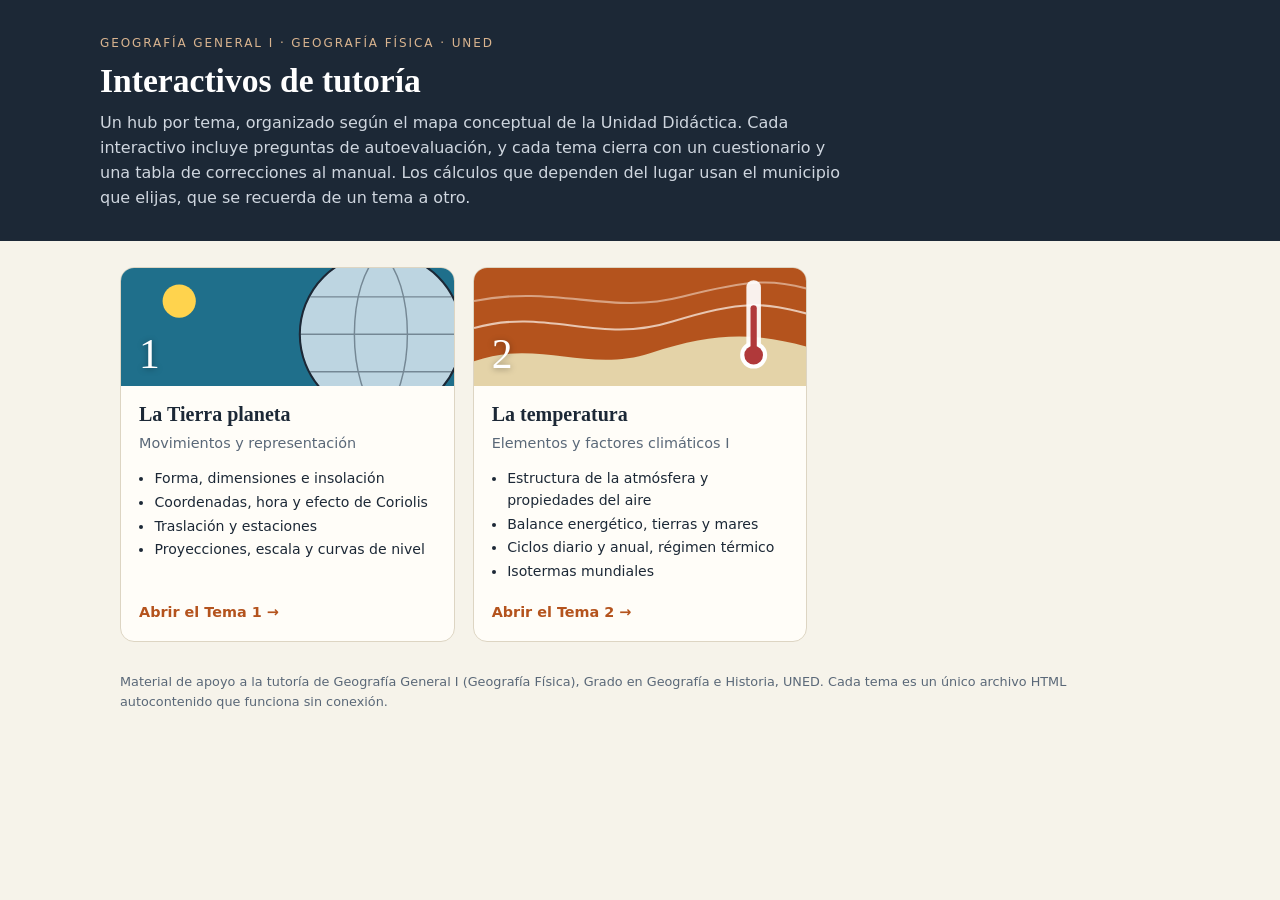
==== index.html @ 5c9e8817 "Portada común y hub interactivo del Tema 2: La temperatura - Portada (index.html) con enlace a cada " ====
<!doctype html>
<html lang="es">
<head>
<meta charset="utf-8">
<meta name="viewport" content="width=device-width,initial-scale=1">
<title>Geografía Física · Interactivos</title>
<meta name="description" content="Interactivos de apoyo a la tutoría de Geografía General I (Geografía Física) del Grado en Geografía e Historia de la UNED, organizados por temas.">
<link rel="icon" href="data:image/svg+xml,%3Csvg xmlns='http://www.w3.org/2000/svg' viewBox='0 0 32 32'%3E%3Ccircle cx='16' cy='16' r='14' fill='%23cfe0ea' stroke='%231c2836' stroke-width='2'/%3E%3Cpath d='M2 16h28M16 2c-6 7-6 21 0 28M16 2c6 7 6 21 0 28' fill='none' stroke='%231c2836' stroke-width='1.5'/%3E%3C/svg%3E">
<script>
  /* Enlaces antiguos al Tema 1 (antes publicado en la raíz): …/#estaciones → tema1/#estaciones */
  (function () {
    var t1 = ['inicio', 'forma', 'insolacion', 'coordenadas', 'hora', 'coriolis', 'estaciones', 'proyecciones', 'escala', 'relieve', 'cuestionario'];
    var h = location.hash.slice(1);
    if (h && t1.indexOf(h) >= 0) location.replace("tema1/index.html#" + h);
  })();
</script>
<style>:root{
  --paper:#f6f3ea; --card:#fffdf8; --ink:#1c2836; --muted:#5a6878; --line:#ddd5c3; --soft:#efe9da;
  --accent:#b4531d; --accent-soft:#f6e3d6; --blue:#1f6f8b; --blue-soft:#dcebf1;
  --ok:#2d7a4c; --ok-soft:#e1f1e6; --bad:#b0393a; --bad-soft:#f7e1df; --warn:#8a6512; --warn-soft:#f6edd2;
  --land:#e4d3a8; --ocean:#cfe0ea;
  --serif:"Iowan Old Style","Palatino Linotype",Palatino,"Book Antiqua",Georgia,serif;
  --sans:system-ui,-apple-system,"Segoe UI",Roboto,"Helvetica Neue",Arial,sans-serif;
  --mono:ui-monospace,"SF Mono",Menlo,Consolas,monospace;
  --r:10px;
}
*{box-sizing:border-box}
html{scroll-behavior:smooth}
body{margin:0;background:var(--paper);color:var(--ink);font:16px/1.55 var(--sans);-webkit-font-smoothing:antialiased}
h1,h2,h3,h4{font-family:var(--serif);font-weight:600;line-height:1.2;margin:0 0 .4em}
h2{font-size:1.7rem} h3{font-size:1.2rem;margin-top:.2em} h4{font-size:1.02rem}
p{margin:.4em 0 .8em}
a{color:var(--blue)}
button,input,select{font:inherit;color:inherit}
small,.small{font-size:.86rem;color:var(--muted)}
.num{font-variant-numeric:tabular-nums}

/* ---------- cabecera ---------- */
header.top{background:var(--ink);color:#f3efe4;padding:14px 20px 0;position:sticky;top:0;z-index:50;box-shadow:0 2px 10px rgba(0,0,0,.15)}
.top-row{display:flex;align-items:center;gap:16px;flex-wrap:wrap;max-width:1280px;margin:0 auto}
.brand{display:flex;flex-direction:column;flex:1;min-width:240px}
.brand .kicker{font-size:.72rem;letter-spacing:.14em;text-transform:uppercase;color:#d9b48f}
.brand .title{font-family:var(--serif);font-size:1.22rem;line-height:1.2}
.place-pill{display:flex;align-items:center;gap:8px;background:rgba(255,255,255,.08);border:1px solid rgba(255,255,255,.18);border-radius:999px;padding:5px 6px 5px 14px;cursor:pointer;color:#f3efe4;max-width:100%}
.place-pill:hover{background:rgba(255,255,255,.14)}
.place-pill .lbl{font-size:.72rem;opacity:.7;text-transform:uppercase;letter-spacing:.08em}
.place-pill b{font-weight:600;white-space:nowrap;overflow:hidden;text-overflow:ellipsis;max-width:240px}
.place-pill .chg{background:#d9b48f;color:var(--ink);border-radius:999px;padding:2px 10px;font-size:.8rem;font-weight:600}
nav.tabs{display:flex;gap:2px;overflow-x:auto;max-width:1280px;margin:12px auto 0;scrollbar-width:thin}
nav.tabs .grp{display:flex;flex-direction:column;flex:none}
nav.tabs .grp-name{font-size:.62rem;letter-spacing:.14em;text-transform:uppercase;color:#d9b48f;padding:0 10px;opacity:.85}
nav.tabs .grp-btns{display:flex;gap:2px}
nav.tabs button{background:transparent;border:0;color:#cfd6df;padding:7px 12px 10px;border-radius:8px 8px 0 0;cursor:pointer;white-space:nowrap;font-size:.93rem}
nav.tabs button:hover{color:#fff;background:rgba(255,255,255,.07)}
nav.tabs button[aria-selected=true]{background:var(--paper);color:var(--ink);font-weight:600}
nav.tabs .sep{width:1px;background:rgba(255,255,255,.15);margin:14px 6px 6px}

main{max-width:1280px;margin:0 auto;padding:22px 20px 60px}
section.tab{display:none}
section.tab.active{display:block;animation:fade .25s ease}
@keyframes fade{from{opacity:0;transform:translateY(4px)}to{opacity:1;transform:none}}

.intro{display:grid;grid-template-columns:1fr auto;gap:12px 24px;align-items:end;border-bottom:2px solid var(--ink);padding-bottom:12px;margin-bottom:18px}
.intro .lead{color:var(--muted);max-width:820px;margin:0}
.intro .ref{font-size:.8rem;color:var(--muted);text-align:right;border-left:3px solid var(--accent);padding-left:10px}
.intro .eyebrow{font-size:.75rem;letter-spacing:.14em;text-transform:uppercase;color:var(--accent);font-weight:600;margin-bottom:4px}

.card{background:var(--card);border:1px solid var(--line);border-radius:var(--r);padding:16px 18px;margin-bottom:18px}
.card>h3:first-child{margin-top:0}
.card .sub{color:var(--muted);font-size:.92rem;margin-top:-.2em}
.grid2{display:grid;grid-template-columns:minmax(0,1.35fr) minmax(0,1fr);gap:18px}
.grid2.even{grid-template-columns:1fr 1fr}
.grid3{display:grid;grid-template-columns:repeat(3,minmax(0,1fr));gap:14px}
@media (max-width:900px){.grid2,.grid2.even,.grid3{grid-template-columns:1fr}.intro{grid-template-columns:1fr}.intro .ref{text-align:left}}

.viz{position:relative;width:100%}
.viz canvas,.viz svg{display:block;width:100%;height:auto;border-radius:8px}
.viz.framed canvas,.viz.framed svg{border:1px solid var(--line);background:#fff}
.hint{font-size:.82rem;color:var(--muted);margin:6px 0 0}
.hint::before{content:"↳ ";color:var(--accent)}

/* controles */
.ctrl{margin:0 0 12px}
.ctrl label,.ctrl .lab{display:flex;justify-content:space-between;gap:10px;font-size:.88rem;font-weight:600;margin-bottom:3px}
.ctrl label output,.ctrl .lab output{font-family:var(--mono);font-weight:500;color:var(--accent);font-size:.86rem}
input[type=range]{width:100%;accent-color:var(--accent)}
input[type=number],input[type=text],input[type=date],select{border:1px solid var(--line);border-radius:7px;padding:6px 9px;background:#fff;width:100%}
input:focus-visible,select:focus-visible,button:focus-visible{outline:2px solid var(--blue);outline-offset:2px}
.row{display:flex;gap:10px;align-items:center;flex-wrap:wrap}
.row>*{flex:1}
.seg{display:inline-flex;flex-wrap:wrap;border:1px solid var(--line);border-radius:8px;overflow:hidden;background:#fff}
.seg button{border:0;background:transparent;padding:6px 11px;cursor:pointer;font-size:.86rem;border-right:1px solid var(--line)}
.seg button:last-child{border-right:0}
.seg button[aria-pressed=true]{background:var(--ink);color:#fff}
.btn{border:1px solid var(--ink);background:var(--ink);color:#fff;border-radius:8px;padding:7px 14px;cursor:pointer;font-weight:600;font-size:.9rem}
.btn:hover{background:#2c3e53}
.btn.ghost{background:transparent;color:var(--ink)}
.btn.ghost:hover{background:var(--soft)}
.btn.acc{background:var(--accent);border-color:var(--accent)}
.btn.sm{padding:4px 10px;font-size:.82rem}
.chk{display:inline-flex;align-items:center;gap:6px;font-size:.88rem;margin-right:14px;cursor:pointer}
.chk input{accent-color:var(--accent)}

/* lecturas */
.readouts{display:grid;grid-template-columns:repeat(auto-fill,minmax(150px,1fr));gap:8px}
.ro{background:var(--soft);border-radius:8px;padding:8px 10px}
.ro .k{font-size:.72rem;text-transform:uppercase;letter-spacing:.06em;color:var(--muted)}
.ro .v{font-family:var(--serif);font-size:1.25rem;font-variant-numeric:tabular-nums}
.ro .v small{font-family:var(--sans)}
.ro.hl{background:var(--accent-soft)}
.ro.bl{background:var(--blue-soft)}
.formula{font-family:var(--serif);font-style:italic;background:var(--soft);padding:6px 10px;border-radius:6px;display:inline-block}

table.t{width:100%;border-collapse:collapse;font-size:.9rem}
table.t th,table.t td{border-bottom:1px solid var(--line);padding:7px 8px;text-align:left;vertical-align:top}
table.t th{font-size:.75rem;text-transform:uppercase;letter-spacing:.06em;color:var(--muted);font-weight:600}
table.t td.bad{color:var(--bad)} table.t td.good{color:var(--ok);font-weight:600}

/* notas de corrección */
.fix{border-left:4px solid var(--warn);background:var(--warn-soft);border-radius:0 8px 8px 0;padding:10px 14px;margin:0 0 16px;font-size:.92rem}
.fix .fh{font-weight:700;color:var(--warn);font-size:.78rem;text-transform:uppercase;letter-spacing:.08em;margin-bottom:4px}
.fix ul{margin:.2em 0;padding-left:1.2em}
.fix s{color:var(--bad);text-decoration-thickness:1.5px}
.info{border-left:4px solid var(--blue);background:var(--blue-soft);border-radius:0 8px 8px 0;padding:10px 14px;margin:0 0 16px;font-size:.92rem}

/* autoevaluación */
.selfcheck{background:var(--card);border:1px solid var(--line);border-top:4px solid var(--accent);border-radius:var(--r);padding:16px 18px;margin-top:8px}
.selfcheck>h3{display:flex;align-items:center;gap:10px}
.selfcheck>h3 .score{margin-left:auto;font-family:var(--sans);font-size:.85rem;font-weight:600;background:var(--soft);border-radius:999px;padding:3px 12px}
.q{border-top:1px solid var(--line);padding:12px 0}
.q:first-of-type{border-top:0}
.q .qt{font-weight:600;margin-bottom:8px}
.q .qt .n{color:var(--accent);margin-right:6px}
.opts{display:grid;gap:6px}
.opt{display:flex;gap:10px;align-items:flex-start;text-align:left;border:1px solid var(--line);background:#fff;border-radius:8px;padding:8px 11px;cursor:pointer;font-size:.93rem;line-height:1.4}
.opt:hover:not([disabled]){border-color:var(--ink)}
.opt .l{font-weight:700;color:var(--muted);min-width:1.1em}
.opt.ok{background:var(--ok-soft);border-color:var(--ok)}
.opt.ko{background:var(--bad-soft);border-color:var(--bad)}
.opt[disabled]{cursor:default}
.fb{margin-top:8px;font-size:.9rem;padding:8px 11px;border-radius:8px;display:none}
.fb.show{display:block}
.fb.ok{background:var(--ok-soft)} .fb.ko{background:var(--bad-soft)}
.fb b{display:block;margin-bottom:2px}
details.open-q{border:1px solid var(--line);border-radius:8px;padding:8px 12px;margin:8px 0;background:#fff}
details.open-q summary{cursor:pointer;font-weight:600}
details.open-q .ans{margin-top:8px;font-size:.93rem;border-top:1px dashed var(--line);padding-top:8px}

/* buscador municipio */
.modal-bg{position:fixed;inset:0;background:rgba(20,28,40,.55);z-index:100;display:none;align-items:flex-start;justify-content:center;padding:8vh 16px}
.modal-bg.show{display:flex}
.modal{background:var(--card);border-radius:14px;max-width:560px;width:100%;padding:20px 22px;box-shadow:0 20px 50px rgba(0,0,0,.3)}
.modal h3{margin-top:0}
.sugg{list-style:none;margin:8px 0 0;padding:0;border:1px solid var(--line);border-radius:8px;max-height:300px;overflow:auto;background:#fff}
.sugg li{padding:8px 12px;cursor:pointer;border-bottom:1px solid var(--soft);display:flex;justify-content:space-between;gap:10px}
.sugg li:last-child{border-bottom:0}
.sugg li:hover,.sugg li.sel{background:var(--accent-soft)}
.sugg li small{white-space:nowrap}
.modal .alt{display:flex;gap:8px;margin-top:14px;flex-wrap:wrap;align-items:flex-end}
.modal .alt>div{flex:1;min-width:100px}

/* inicio */
.hero{display:grid;grid-template-columns:minmax(0,1fr) minmax(0,2.6fr);gap:18px;align-items:start;margin-bottom:18px}
.toc3{grid-template-columns:repeat(auto-fill,minmax(230px,1fr))}
@media (max-width:900px){.hero{grid-template-columns:1fr}}
.cmap svg{width:100%;height:auto}
.cmap .node{cursor:pointer}
.cmap .node rect{fill:#fff;stroke:var(--ink);stroke-width:1.2;transition:fill .15s}
.cmap .node:hover rect{fill:var(--accent-soft)}
.cmap .node text{font-family:var(--sans);font-size:13.5px;fill:var(--ink);pointer-events:none}
.cmap .node.root rect{fill:var(--ink)} .cmap .node.root text{fill:#fff;font-weight:700}
.cmap .node.hub rect{fill:var(--soft)}
.cmap .node.dis{cursor:default}.cmap .node.dis rect,.cmap .node.dis:hover rect{fill:#f3f0e8;stroke:#b7ae9c;stroke-dasharray:4 3}.cmap .node.dis text{fill:#8a8272}
.cmap .node.ext rect{stroke:var(--blue);stroke-dasharray:5 3}
.cmap .node text.tag{font-size:9.5px;fill:var(--blue);font-weight:700;letter-spacing:.04em}
.tlegend{margin-top:6px}
.wide-svg{overflow-x:auto}
@media (max-width:700px){.wide-svg svg{min-width:640px}}
.chipbar{display:flex;flex-wrap:wrap;gap:6px}
.chipbar .chip{font-family:var(--sans);font-size:.82rem;padding:4px 10px}
.flowtable td.n{text-align:right;font-variant-numeric:tabular-nums;white-space:nowrap}
.cmap .edge{stroke:#8a96a3;stroke-width:1.2;fill:none}
.cmap .tag{font-size:10px;fill:var(--accent);font-weight:700;letter-spacing:.04em}
.toc{display:grid;gap:8px}
.toc a{display:grid;grid-template-columns:32px 1fr;gap:10px;align-items:center;text-decoration:none;color:var(--ink);background:var(--card);border:1px solid var(--line);border-radius:10px;padding:9px 12px}
.toc a:hover{border-color:var(--accent)}
.toc a .i{font-family:var(--serif);font-size:1.3rem;color:var(--accent);text-align:center}
.toc a .d{font-size:.83rem;color:var(--muted)}
footer{border-top:1px solid var(--line);margin-top:30px;padding-top:14px;font-size:.8rem;color:var(--muted)}

.tooltip{position:absolute;pointer-events:none;background:var(--ink);color:#fff;font-size:.8rem;padding:5px 8px;border-radius:6px;white-space:nowrap;transform:translate(-50%,-120%);display:none;z-index:5;font-variant-numeric:tabular-nums}
.badge{display:inline-block;font-size:.72rem;font-weight:700;padding:2px 8px;border-radius:999px;background:var(--soft);color:var(--muted);text-transform:uppercase;letter-spacing:.05em;margin-right:4px}
.badge.c{background:#e2ecf8;color:#24538a}.badge.e{background:#e3f1e3;color:#2d6a3a}.badge.q{background:#f6e7d6;color:#8a4b14}.badge.n{background:#eee;color:#666}
.legend{display:flex;flex-wrap:wrap;gap:12px;font-size:.8rem;color:var(--muted);margin-top:6px}
.legend i{display:inline-block;width:14px;height:4px;border-radius:2px;vertical-align:middle;margin-right:5px}
.kbd{font-family:var(--mono);font-size:.8rem;background:var(--soft);border:1px solid var(--line);border-radius:4px;padding:0 5px}
.clock{font-family:var(--serif);font-size:2rem;font-variant-numeric:tabular-nums;line-height:1}
.pill{display:inline-block;border-radius:999px;padding:2px 10px;font-size:.8rem;font-weight:600}
.pill.ok{background:var(--ok-soft);color:var(--ok)}.pill.ko{background:var(--bad-soft);color:var(--bad)}
.sortlist{display:flex;flex-wrap:wrap;gap:8px;min-height:46px;padding:8px;border:1px dashed var(--line);border-radius:8px;background:#fff}
.chip{border:1px solid var(--ink);border-radius:8px;padding:5px 10px;background:#fff;cursor:pointer;font-family:var(--mono);font-size:.88rem}
.chip.sel{background:var(--ink);color:#fff}
.chip.ok{border-color:var(--ok);background:var(--ok-soft)} .chip.ko{border-color:var(--bad);background:var(--bad-soft)}
.exam-nav{display:flex;gap:10px;align-items:center;justify-content:space-between;flex-wrap:wrap;margin-top:14px}
.result-box{text-align:center;padding:20px;border-radius:12px;background:var(--soft);margin-bottom:12px}
.result-box .big{font-family:var(--serif);font-size:3rem;line-height:1}
@media print{header.top,nav.tabs{display:none}section.tab{display:block!important}}
.brand .kicker .home-link{color:#f3efe4;text-decoration:none;font-weight:700;border-bottom:1px solid rgba(243,239,228,.4)}
.brand .kicker .home-link:hover{border-bottom-color:#f3efe4}
@media (max-width:700px){header.top{position:static}.brand .kicker{font-size:0;letter-spacing:0}.brand .kicker .home-link{font-size:.75rem;letter-spacing:.1em}.brand .title{font-size:1.05rem}main{padding:16px 12px 50px}h2{font-size:1.4rem}.card{padding:14px 12px}}

.portada-head{background:var(--ink);color:#f3efe4;padding:34px 20px 30px}
.portada-head .in{max-width:1080px;margin:0 auto}
.portada-head .kicker{font-size:.75rem;letter-spacing:.16em;text-transform:uppercase;color:#d9b48f}
.portada-head h1{font-size:2.1rem;margin:.25em 0 .3em;color:#fff}
.portada-head p{max-width:760px;color:#cfd6df;margin:0}
.temas{max-width:1080px;margin:26px auto 0;padding:0 20px;display:grid;grid-template-columns:repeat(auto-fill,minmax(320px,1fr));gap:18px}
.tema{display:flex;flex-direction:column;text-decoration:none;color:var(--ink);background:var(--card);border:1px solid var(--line);border-radius:14px;overflow:hidden;transition:transform .15s,border-color .15s,box-shadow .15s}
.tema:hover{transform:translateY(-2px);border-color:var(--accent);box-shadow:0 8px 22px rgba(28,40,54,.08)}
.tema .band{height:118px;position:relative}
.tema .band svg{position:absolute;inset:0;width:100%;height:100%}
.tema .num{position:absolute;left:18px;bottom:10px;font-family:var(--serif);font-size:2.6rem;line-height:1;color:#fff;text-shadow:0 1px 6px rgba(0,0,0,.35)}
.tema .body{padding:16px 18px 18px;display:flex;flex-direction:column;gap:6px;flex:1}
.tema h2{font-size:1.25rem;margin:0}
.tema .sub{color:var(--muted);font-size:.9rem;margin:0}
.tema ul{margin:6px 0 0;padding-left:1.1em;font-size:.88rem;color:var(--ink)}
.tema ul li{margin:2px 0}
.tema .go{margin-top:auto;padding-top:10px;font-weight:700;color:var(--accent);font-size:.9rem}
.portada-foot{max-width:1080px;margin:30px auto 40px;padding:0 20px;font-size:.8rem;color:var(--muted)}
</style>
</head>
<body>
<div class="portada-head"><div class="in">
  <div class="kicker">Geografía General I · Geografía Física · UNED</div>
  <h1>Interactivos de tutoría</h1>
  <p>Un hub por tema, organizado según el mapa conceptual de la Unidad Didáctica. Cada interactivo incluye preguntas de autoevaluación, y cada tema cierra con un cuestionario y una tabla de correcciones al manual. Los cálculos que dependen del lugar usan el municipio que elijas, que se recuerda de un tema a otro.</p>
</div></div>

<div class="temas">
  <a class="tema" href="tema1/index.html">
    <div class="band" style="background:#1f6f8b">
      <svg viewBox="0 0 320 118" preserveAspectRatio="xMidYMid slice" aria-hidden="true">
        <circle cx="250" cy="66" r="78" fill="#cfe0ea" opacity=".9"/>
        <path d="M172 66h156M250-12c-34 26-34 130 0 156M250-12c34 26 34 130 0 156M182 30h136M182 102h136" fill="none" stroke="#1c2836" stroke-width="1.4" opacity=".45"/>
        <circle cx="250" cy="66" r="78" fill="none" stroke="#1c2836" stroke-width="2"/>
        <circle cx="56" cy="34" r="16" fill="#ffd34d"/>
      </svg>
      <span class="num">1</span>
    </div>
    <div class="body">
      <h2>La Tierra planeta</h2>
      <p class="sub">Movimientos y representación</p>
      <ul>
        <li>Forma, dimensiones e insolación</li>
        <li>Coordenadas, hora y efecto de Coriolis</li>
        <li>Traslación y estaciones</li>
        <li>Proyecciones, escala y curvas de nivel</li>
      </ul>
      <span class="go">Abrir el Tema 1 →</span>
    </div>
  </a>

  <a class="tema" href="tema2/index.html">
    <div class="band" style="background:#b4531d">
      <svg viewBox="0 0 320 118" preserveAspectRatio="xMidYMid slice" aria-hidden="true">
        <path d="M0 92 C60 70 110 104 170 84 S270 64 320 78 V118 H0Z" fill="#e4d3a8"/>
        <path d="M0 60 C70 40 120 76 190 54 S280 36 320 46" fill="none" stroke="#f6e3d6" stroke-width="2" opacity=".8"/>
        <path d="M0 34 C80 18 130 48 200 30 S290 14 320 22" fill="none" stroke="#f6e3d6" stroke-width="2" opacity=".55"/>
        <rect x="262" y="14" width="14" height="70" rx="7" fill="#fff" opacity=".92"/>
        <circle cx="269" cy="86" r="13" fill="#fff"/>
        <rect x="266" y="38" width="6" height="50" rx="3" fill="#b0393a"/>
        <circle cx="269" cy="86" r="9" fill="#b0393a"/>
      </svg>
      <span class="num">2</span>
    </div>
    <div class="body">
      <h2>La temperatura</h2>
      <p class="sub">Elementos y factores climáticos I</p>
      <ul>
        <li>Estructura de la atmósfera y propiedades del aire</li>
        <li>Balance energético, tierras y mares</li>
        <li>Ciclos diario y anual, régimen térmico</li>
        <li>Isotermas mundiales</li>
      </ul>
      <span class="go">Abrir el Tema 2 →</span>
    </div>
  </a>
</div>

<div class="portada-foot">Material de apoyo a la tutoría de Geografía General I (Geografía Física), Grado en Geografía e Historia, UNED. Cada tema es un único archivo HTML autocontenido que funciona sin conexión.</div>
</body>
</html>
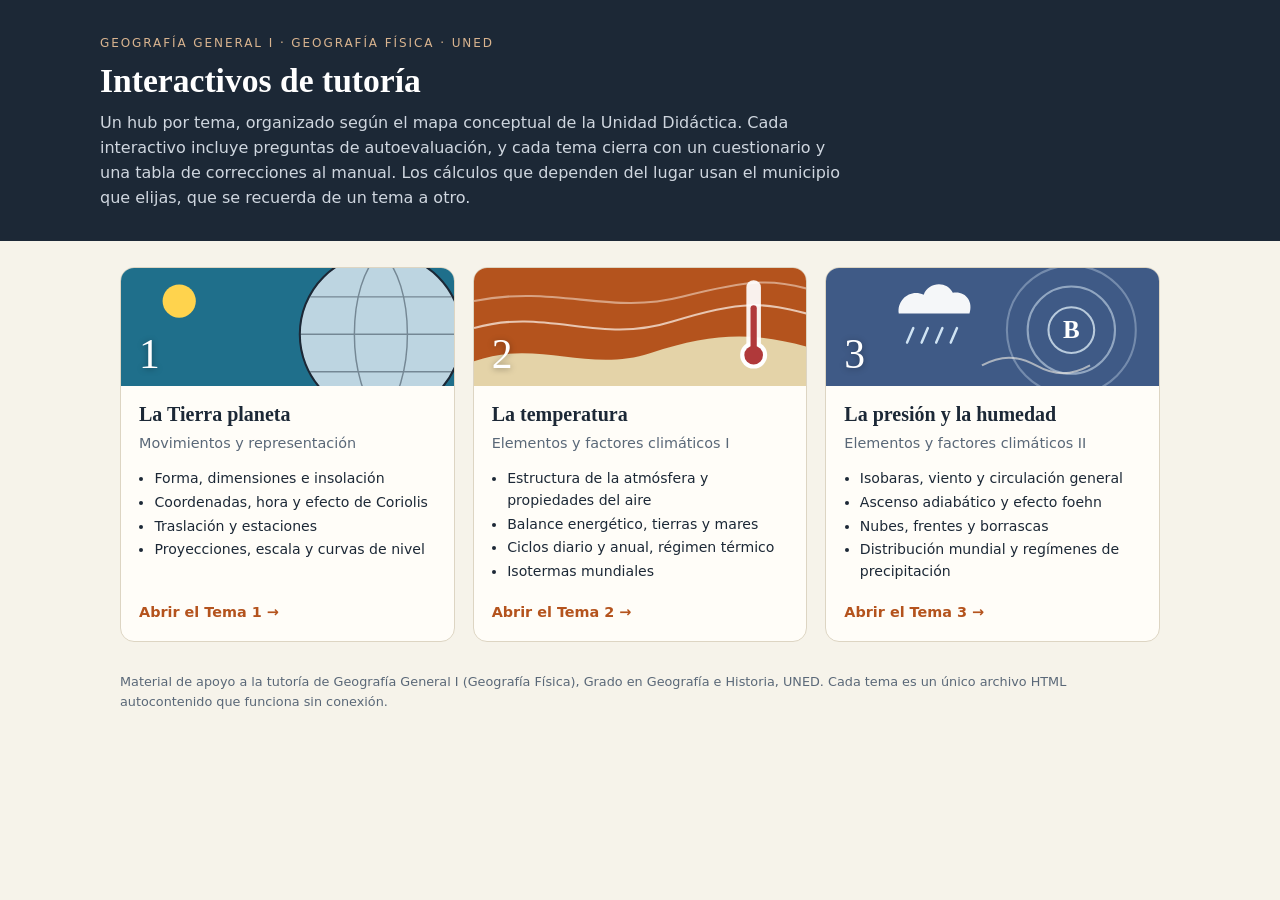
==== commit f3a43a70: "Tema 3: hub interactivo de la presión y la humedad atmosféricas Siete pestañas de prioridad alta (is" ====
--- a/index.html
+++ b/index.html
@@ -208,6 +208,7 @@
 .brand .kicker .home-link{color:#f3efe4;text-decoration:none;font-weight:700;border-bottom:1px solid rgba(243,239,228,.4)}
 .brand .kicker .home-link:hover{border-bottom-color:#f3efe4}
 @media (max-width:700px){header.top{position:static}.brand .kicker{font-size:0;letter-spacing:0}.brand .kicker .home-link{font-size:.75rem;letter-spacing:.1em}.brand .title{font-size:1.05rem}main{padding:16px 12px 50px}h2{font-size:1.4rem}.card{padding:14px 12px}}
+.ro.wide{grid-column:1/-1}.ro.wide .v{font-size:1.1rem}
 
 .portada-head{background:var(--ink);color:#f3efe4;padding:34px 20px 30px}
 .portada-head .in{max-width:1080px;margin:0 auto}
@@ -285,6 +286,31 @@
       <span class="go">Abrir el Tema 2 →</span>
     </div>
   </a>
+  <a class="tema" href="tema3/index.html">
+    <div class="band" style="background:#3f5a86">
+      <svg viewBox="0 0 320 118" preserveAspectRatio="xMidYMid slice" aria-hidden="true">
+        <circle cx="236" cy="62" r="62" fill="none" stroke="#d6e6f2" stroke-width="2" opacity=".35"/>
+        <circle cx="236" cy="62" r="42" fill="none" stroke="#d6e6f2" stroke-width="2" opacity=".55"/>
+        <circle cx="236" cy="62" r="22" fill="none" stroke="#d6e6f2" stroke-width="2" opacity=".8"/>
+        <text x="236" y="70" text-anchor="middle" font-family="Georgia,serif" font-size="24" font-weight="700" fill="#fff">B</text>
+        <path d="M70 46c-2-14 12-24 24-18 4-12 22-14 28-2 12-2 20 8 16 20H74c-4 0-4 0-4 0z" fill="#fff" opacity=".95"/>
+        <path d="M84 60l-6 14M98 60l-6 14M112 60l-6 14M126 60l-6 14" stroke="#cfe3f3" stroke-width="2.4" stroke-linecap="round"/>
+        <path d="M150 96c18-10 34-10 52 0s34 10 52 0" fill="none" stroke="#f3efe4" stroke-width="2" opacity=".6"/>
+      </svg>
+      <span class="num">3</span>
+    </div>
+    <div class="body">
+      <h2>La presión y la humedad</h2>
+      <p class="sub">Elementos y factores climáticos II</p>
+      <ul>
+        <li>Isobaras, viento y circulación general</li>
+        <li>Ascenso adiabático y efecto foehn</li>
+        <li>Nubes, frentes y borrascas</li>
+        <li>Distribución mundial y regímenes de precipitación</li>
+      </ul>
+      <span class="go">Abrir el Tema 3 →</span>
+    </div>
+  </a>
 </div>
 
 <div class="portada-foot">Material de apoyo a la tutoría de Geografía General I (Geografía Física), Grado en Geografía e Historia, UNED. Cada tema es un único archivo HTML autocontenido que funciona sin conexión.</div>
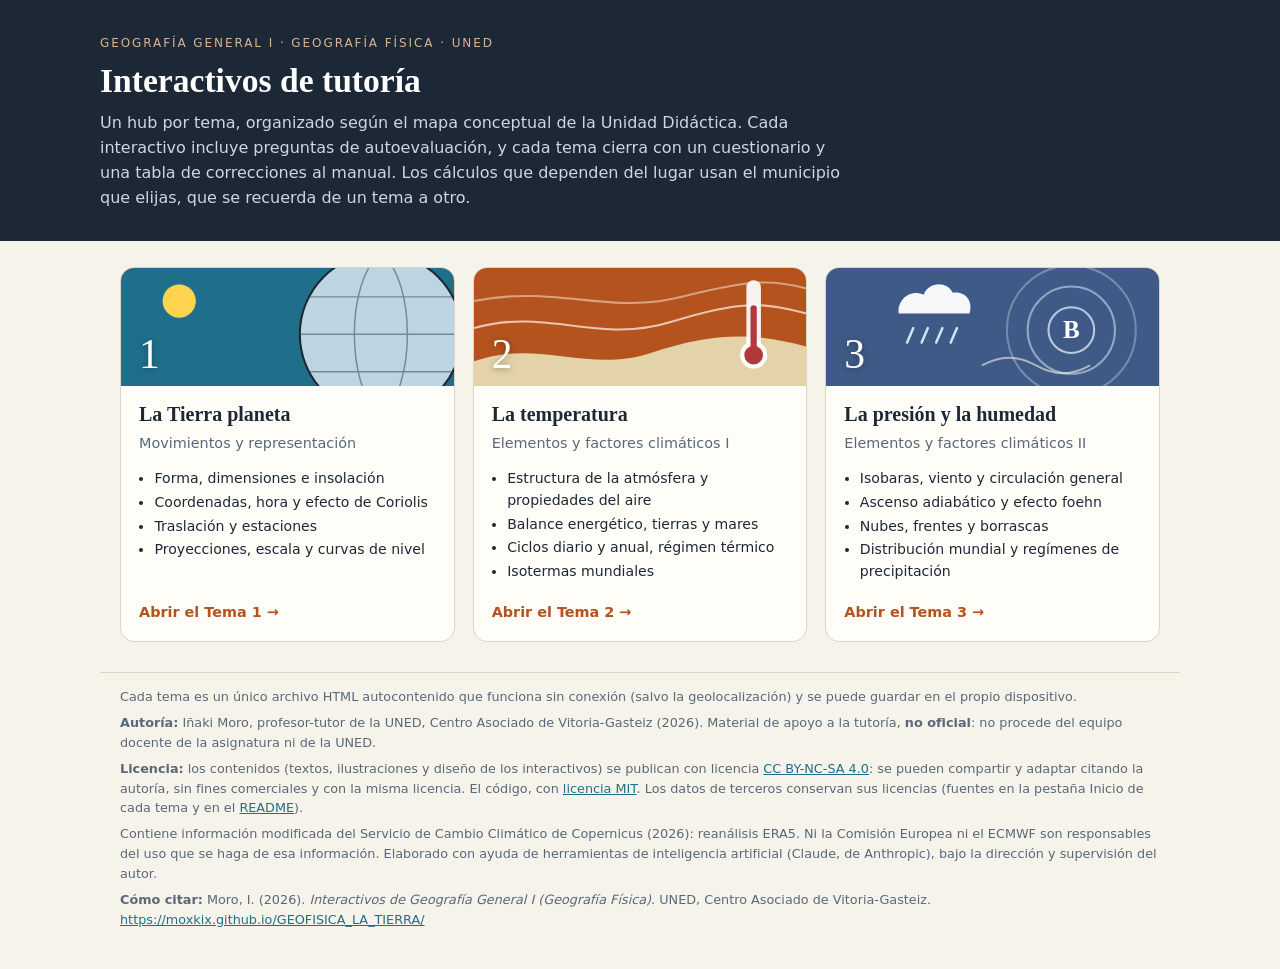
==== commit a8774b69: "Autoría y licencia: CC BY-NC-SA 4.0 para los contenidos y MIT para el código - pie común en la porta" ====
--- a/index.html
+++ b/index.html
@@ -6,6 +6,9 @@
 <title>Geografía Física · Interactivos</title>
 <meta name="description" content="Interactivos de apoyo a la tutoría de Geografía General I (Geografía Física) del Grado en Geografía e Historia de la UNED, organizados por temas.">
 <link rel="icon" href="data:image/svg+xml,%3Csvg xmlns='http://www.w3.org/2000/svg' viewBox='0 0 32 32'%3E%3Ccircle cx='16' cy='16' r='14' fill='%23cfe0ea' stroke='%231c2836' stroke-width='2'/%3E%3Cpath d='M2 16h28M16 2c-6 7-6 21 0 28M16 2c6 7 6 21 0 28' fill='none' stroke='%231c2836' stroke-width='1.5'/%3E%3C/svg%3E">
+<meta name="author" content="Iñaki Moro">
+<link rel="license" href="https://creativecommons.org/licenses/by-nc-sa/4.0/deed.es">
+<meta name="copyright" content="© 2026 Iñaki Moro · contenidos CC BY-NC-SA 4.0 · código MIT">
 <script>
   /* Enlaces antiguos al Tema 1 (antes publicado en la raíz): …/#estaciones → tema1/#estaciones */
   (function () {
@@ -187,6 +190,8 @@
 .toc a .i{font-family:var(--serif);font-size:1.3rem;color:var(--accent);text-align:center}
 .toc a .d{font-size:.83rem;color:var(--muted)}
 footer{border-top:1px solid var(--line);margin-top:30px;padding-top:14px;font-size:.8rem;color:var(--muted)}
+.site-foot{max-width:1280px;margin:-30px auto 0;padding:14px 20px 40px;font-size:.78rem;line-height:1.5;color:var(--muted);border-top:1px solid var(--line)}
+.site-foot p{margin:0 0 6px}.site-foot a{color:inherit}
 
 .tooltip{position:absolute;pointer-events:none;background:var(--ink);color:#fff;font-size:.8rem;padding:5px 8px;border-radius:6px;white-space:nowrap;transform:translate(-50%,-120%);display:none;z-index:5;font-variant-numeric:tabular-nums}
 .badge{display:inline-block;font-size:.72rem;font-weight:700;padding:2px 8px;border-radius:999px;background:var(--soft);color:var(--muted);text-transform:uppercase;letter-spacing:.05em;margin-right:4px}
@@ -207,7 +212,7 @@
 @media print{header.top,nav.tabs{display:none}section.tab{display:block!important}}
 .brand .kicker .home-link{color:#f3efe4;text-decoration:none;font-weight:700;border-bottom:1px solid rgba(243,239,228,.4)}
 .brand .kicker .home-link:hover{border-bottom-color:#f3efe4}
-@media (max-width:700px){header.top{position:static}.brand .kicker{font-size:0;letter-spacing:0}.brand .kicker .home-link{font-size:.75rem;letter-spacing:.1em}.brand .title{font-size:1.05rem}main{padding:16px 12px 50px}h2{font-size:1.4rem}.card{padding:14px 12px}}
+@media (max-width:700px){header.top{position:static}.brand .kicker{font-size:0;letter-spacing:0}.brand .kicker .home-link{font-size:.75rem;letter-spacing:.1em}.brand .title{font-size:1.05rem}main{padding:16px 12px 50px}.site-foot{padding:12px 12px 34px}h2{font-size:1.4rem}.card{padding:14px 12px}}
 .ro.wide{grid-column:1/-1}.ro.wide .v{font-size:1.1rem}
 
 .portada-head{background:var(--ink);color:#f3efe4;padding:34px 20px 30px}
@@ -227,7 +232,8 @@
 .tema ul{margin:6px 0 0;padding-left:1.1em;font-size:.88rem;color:var(--ink)}
 .tema ul li{margin:2px 0}
 .tema .go{margin-top:auto;padding-top:10px;font-weight:700;color:var(--accent);font-size:.9rem}
-.portada-foot{max-width:1080px;margin:30px auto 40px;padding:0 20px;font-size:.8rem;color:var(--muted)}
+.portada-foot{max-width:1080px;margin:30px auto 40px;padding:14px 20px 0;font-size:.8rem;color:var(--muted);border-top:1px solid var(--line)}
+.portada-foot p{margin:0 0 6px}
 </style>
 </head>
 <body>
@@ -313,6 +319,12 @@
   </a>
 </div>
 
-<div class="portada-foot">Material de apoyo a la tutoría de Geografía General I (Geografía Física), Grado en Geografía e Historia, UNED. Cada tema es un único archivo HTML autocontenido que funciona sin conexión.</div>
+<footer class="portada-foot">
+<p>Cada tema es un único archivo HTML autocontenido que funciona sin conexión (salvo la geolocalización) y se puede guardar en el propio dispositivo.</p>
+<p><b>Autoría:</b> Iñaki Moro, profesor-tutor de la UNED, Centro Asociado de Vitoria-Gasteiz (2026). Material de apoyo a la tutoría, <b>no oficial</b>: no procede del equipo docente de la asignatura ni de la UNED.</p>
+<p><b>Licencia:</b> los contenidos (textos, ilustraciones y diseño de los interactivos) se publican con licencia <a rel="license noopener" href="https://creativecommons.org/licenses/by-nc-sa/4.0/deed.es" target="_blank">CC BY-NC-SA 4.0</a>: se pueden compartir y adaptar citando la autoría, sin fines comerciales y con la misma licencia. El código, con <a href="https://github.com/Moxkix/GEOFISICA_LA_TIERRA/blob/main/LICENSE" target="_blank" rel="noopener">licencia MIT</a>. Los datos de terceros conservan sus licencias (fuentes en la pestaña Inicio de cada tema y en el <a href="https://github.com/Moxkix/GEOFISICA_LA_TIERRA#datos-y-licencias" target="_blank" rel="noopener">README</a>).</p>
+<p>Contiene información modificada del Servicio de Cambio Climático de Copernicus (2026): reanálisis ERA5. Ni la Comisión Europea ni el ECMWF son responsables del uso que se haga de esa información. Elaborado con ayuda de herramientas de inteligencia artificial (Claude, de Anthropic), bajo la dirección y supervisión del autor.</p>
+<p><b>Cómo citar:</b> Moro, I. (2026). <i>Interactivos de Geografía General I (Geografía Física)</i>. UNED, Centro Asociado de Vitoria-Gasteiz. <a href="https://moxkix.github.io/GEOFISICA_LA_TIERRA/">https://moxkix.github.io/GEOFISICA_LA_TIERRA/</a></p>
+</footer>
 </body>
 </html>
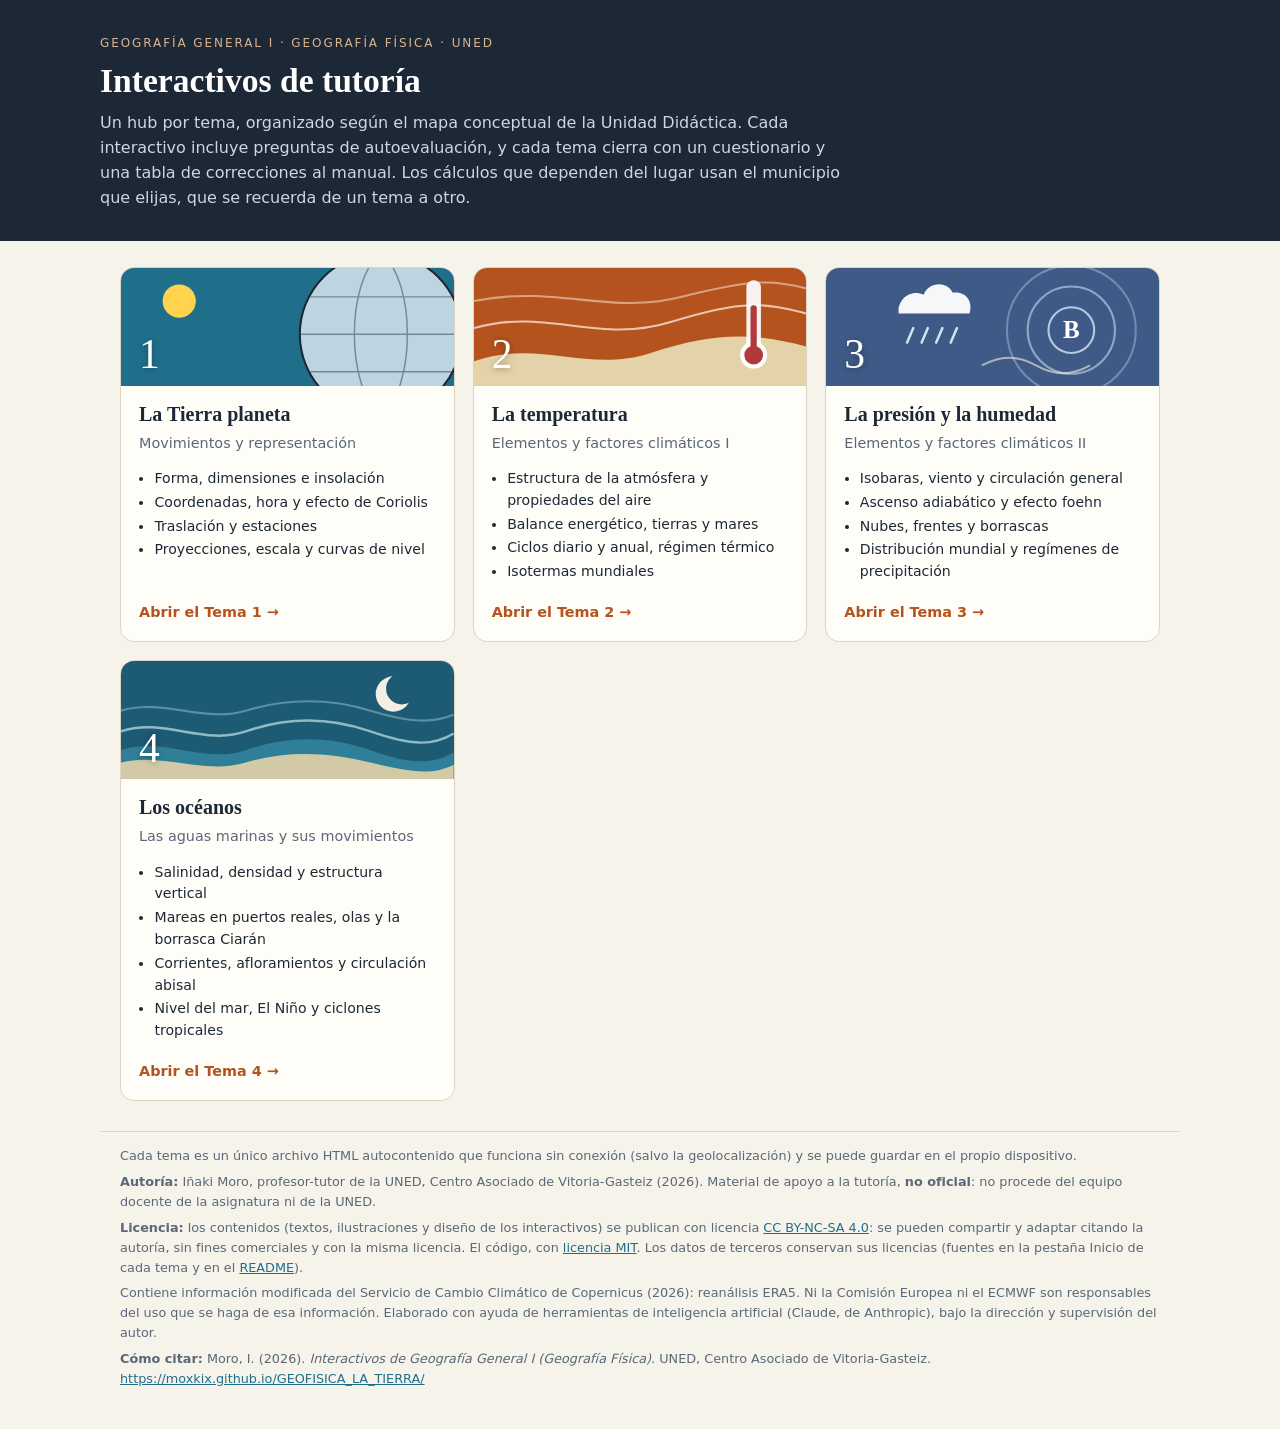
==== commit d4ccfc00: "Tema 4 publicado: datos reales de HYCOM, ETOPO1, IBTrACS y MERRA-2; tarjeta en la portada - HYCOM en" ====
--- a/index.html
+++ b/index.html
@@ -317,6 +317,30 @@
       <span class="go">Abrir el Tema 3 →</span>
     </div>
   </a>
+  <a class="tema" href="tema4/index.html">
+    <div class="band" style="background:#1d5a73">
+      <svg viewBox="0 0 320 118" preserveAspectRatio="xMidYMid slice" aria-hidden="true">
+        <circle cx="262" cy="34" r="17" fill="#f3efe4"/>
+        <circle cx="270" cy="29" r="15" fill="#1d5a73"/>
+        <path d="M0 50 C40 38 80 62 120 50 S200 38 240 50 S300 62 320 54" fill="none" stroke="#9fd0e0" stroke-width="2" opacity=".45"/>
+        <path d="M0 70 C40 56 80 84 120 70 S200 56 240 70 S300 84 320 72" fill="none" stroke="#bfe2ec" stroke-width="2.4" opacity=".7"/>
+        <path d="M0 88 C40 74 80 102 120 88 S200 74 240 88 S300 102 320 90 V118 H0Z" fill="#2f7f99"/>
+        <path d="M0 100 C40 90 80 112 120 100 S200 90 240 100 S300 112 320 102 V118 H0Z" fill="#e4d3a8" opacity=".9"/>
+      </svg>
+      <span class="num">4</span>
+    </div>
+    <div class="body">
+      <h2>Los océanos</h2>
+      <p class="sub">Las aguas marinas y sus movimientos</p>
+      <ul>
+        <li>Salinidad, densidad y estructura vertical</li>
+        <li>Mareas en puertos reales, olas y la borrasca Ciarán</li>
+        <li>Corrientes, afloramientos y circulación abisal</li>
+        <li>Nivel del mar, El Niño y ciclones tropicales</li>
+      </ul>
+      <span class="go">Abrir el Tema 4 →</span>
+    </div>
+  </a>
 </div>
 
 <footer class="portada-foot">
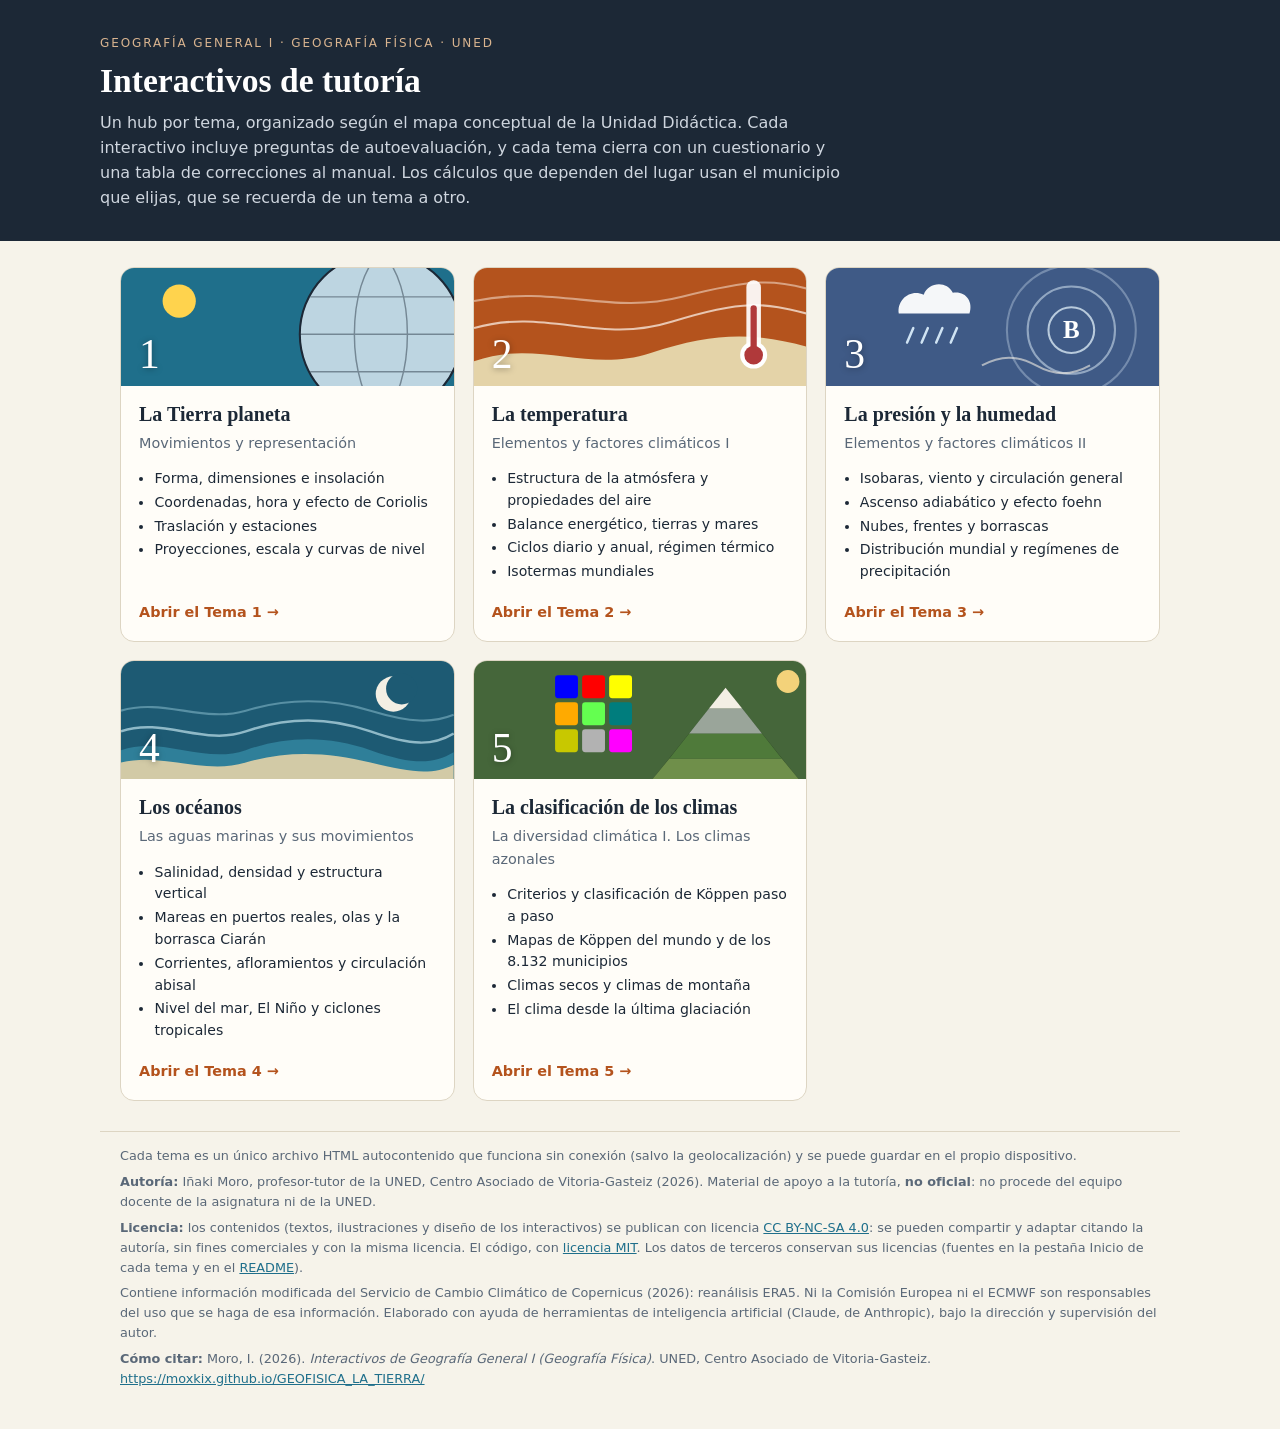
==== commit 9c181b24: "Tema 5: leyenda de España con los tipos de las celdas, ajustes de textos, README y tarjeta en la por" ====
--- a/index.html
+++ b/index.html
@@ -74,7 +74,7 @@
 .grid2{display:grid;grid-template-columns:minmax(0,1.35fr) minmax(0,1fr);gap:18px}
 .grid2.even{grid-template-columns:1fr 1fr}
 .grid3{display:grid;grid-template-columns:repeat(3,minmax(0,1fr));gap:14px}
-@media (max-width:900px){.grid2,.grid2.even,.grid3{grid-template-columns:1fr}.intro{grid-template-columns:1fr}.intro .ref{text-align:left}}
+@media (max-width:900px){.grid2,.grid2.even,.grid3{grid-template-columns:minmax(0,1fr)}.intro{grid-template-columns:1fr}.intro .ref{text-align:left}}
 
 .viz{position:relative;width:100%}
 .viz canvas,.viz svg{display:block;width:100%;height:auto;border-radius:8px}
@@ -215,6 +215,29 @@
 @media (max-width:700px){header.top{position:static}.brand .kicker{font-size:0;letter-spacing:0}.brand .kicker .home-link{font-size:.75rem;letter-spacing:.1em}.brand .title{font-size:1.05rem}main{padding:16px 12px 50px}.site-foot{padding:12px 12px 34px}h2{font-size:1.4rem}.card{padding:14px 12px}}
 .ro.wide{grid-column:1/-1}.ro.wide .v{font-size:1.1rem}
 
+/* Köppen (temas 5 y 6) */
+.kchip{display:inline-block;font-family:var(--mono);font-weight:700;border-radius:6px;padding:1px 7px;border:1px solid rgba(28,40,54,.25);font-size:.92em;line-height:1.5}
+.kchip.big{font-size:1.9rem;padding:2px 14px;border-radius:10px}
+.ktrace{list-style:none;counter-reset:k;margin:6px 0 0;padding:0}
+.ktrace li{counter-increment:k;position:relative;border-left:3px solid var(--line);padding:5px 0 7px 30px;margin:0}
+.ktrace li::before{content:counter(k);position:absolute;left:-12px;top:5px;width:21px;height:21px;border-radius:50%;background:var(--card);border:2px solid var(--line);font-size:.75rem;font-weight:700;text-align:center;line-height:17px;color:var(--muted)}
+.ktrace li.yes{border-left-color:var(--ok)}.ktrace li.yes::before{border-color:var(--ok);color:var(--ok)}
+.ktrace li .q{font-weight:600;font-size:.9rem}.ktrace li .a{font-size:.86rem;color:var(--muted);font-variant-numeric:tabular-nums}
+.optbox{border:1px solid var(--line);border-radius:8px;padding:6px 12px;margin:0 0 14px;background:#fff}
+.optbox summary{cursor:pointer;font-weight:600;font-size:.9rem}
+.optgrid{display:grid;grid-template-columns:repeat(auto-fit,minmax(230px,1fr));gap:12px;margin-top:10px}
+.optgrid .k{font-size:.8rem;font-weight:600;margin-bottom:4px}.optgrid .small{margin:.4em 0 0;font-size:.78rem}
+.klegend{display:grid;gap:4px;font-size:.8rem}
+.kl-row{display:flex;flex-wrap:wrap;gap:4px;align-items:center}
+.kl-g{font-family:var(--serif);font-weight:700;width:18px}
+.kl-i{display:inline-flex;align-items:center;gap:4px;border:1px solid var(--line);background:#fff;border-radius:6px;padding:1px 6px;font-family:var(--mono);font-size:.78rem;cursor:pointer}
+.kl-i[disabled]{cursor:default}.kl-i.on{border-color:var(--ink);background:var(--soft)}
+.kl-i i{display:inline-block;width:12px;height:12px;border-radius:3px;border:1px solid rgba(28,40,54,.3)}
+.kletters{font-size:.9rem;color:var(--muted)}.kletters b{font-family:var(--mono);color:var(--ink)}
+.vs{display:grid;grid-template-columns:minmax(0,1fr) minmax(0,1fr);gap:14px}@media (max-width:700px){.vs{grid-template-columns:minmax(0,1fr)}}
+table.t.mini td,table.t.mini th{padding:3px 4px;font-size:.8rem}
+table.t input.cell{width:100%;min-width:44px;padding:2px 4px;font-size:.82rem;text-align:right;font-family:var(--mono)}
+
 .portada-head{background:var(--ink);color:#f3efe4;padding:34px 20px 30px}
 .portada-head .in{max-width:1080px;margin:0 auto}
 .portada-head .kicker{font-size:.75rem;letter-spacing:.16em;text-transform:uppercase;color:#d9b48f}
@@ -341,6 +364,39 @@
       <span class="go">Abrir el Tema 4 →</span>
     </div>
   </a>
+  <a class="tema" href="tema5/index.html">
+    <div class="band" style="background:#45663a">
+      <svg viewBox="0 0 320 118" preserveAspectRatio="xMidYMid slice" aria-hidden="true">
+        <rect x="78" y="16" width="22" height="22" rx="3" fill="#0000ff"/>
+        <rect x="104" y="16" width="22" height="22" rx="3" fill="#ff0000"/>
+        <rect x="130" y="16" width="22" height="22" rx="3" fill="#ffff00"/>
+        <rect x="78" y="42" width="22" height="22" rx="3" fill="#ffaa00"/>
+        <rect x="104" y="42" width="22" height="22" rx="3" fill="#64ff50"/>
+        <rect x="130" y="42" width="22" height="22" rx="3" fill="#007d7d"/>
+        <rect x="78" y="68" width="22" height="22" rx="3" fill="#c8c800"/>
+        <rect x="104" y="68" width="22" height="22" rx="3" fill="#b2b2b2"/>
+        <rect x="130" y="68" width="22" height="22" rx="3" fill="#ff00ff"/>
+        <path d="M170 118 L242 28 L314 118Z" fill="#2f4a28"/>
+        <path d="M188 96 L296 96 L314 118 L170 118Z" fill="#6f8f4a"/>
+        <path d="M207 72 L277 72 L296 96 L188 96Z" fill="#4f7a3a"/>
+        <path d="M226 48 L258 48 L277 72 L207 72Z" fill="#9aa59a"/>
+        <path d="M242 28 L258 48 L226 48Z" fill="#f3efe4"/>
+        <circle cx="302" cy="22" r="11" fill="#f3d27a"/>
+      </svg>
+      <span class="num">5</span>
+    </div>
+    <div class="body">
+      <h2>La clasificación de los climas</h2>
+      <p class="sub">La diversidad climática I. Los climas azonales</p>
+      <ul>
+        <li>Criterios y clasificación de Köppen paso a paso</li>
+        <li>Mapas de Köppen del mundo y de los 8.132 municipios</li>
+        <li>Climas secos y climas de montaña</li>
+        <li>El clima desde la última glaciación</li>
+      </ul>
+      <span class="go">Abrir el Tema 5 →</span>
+    </div>
+  </a>
 </div>
 
 <footer class="portada-foot">
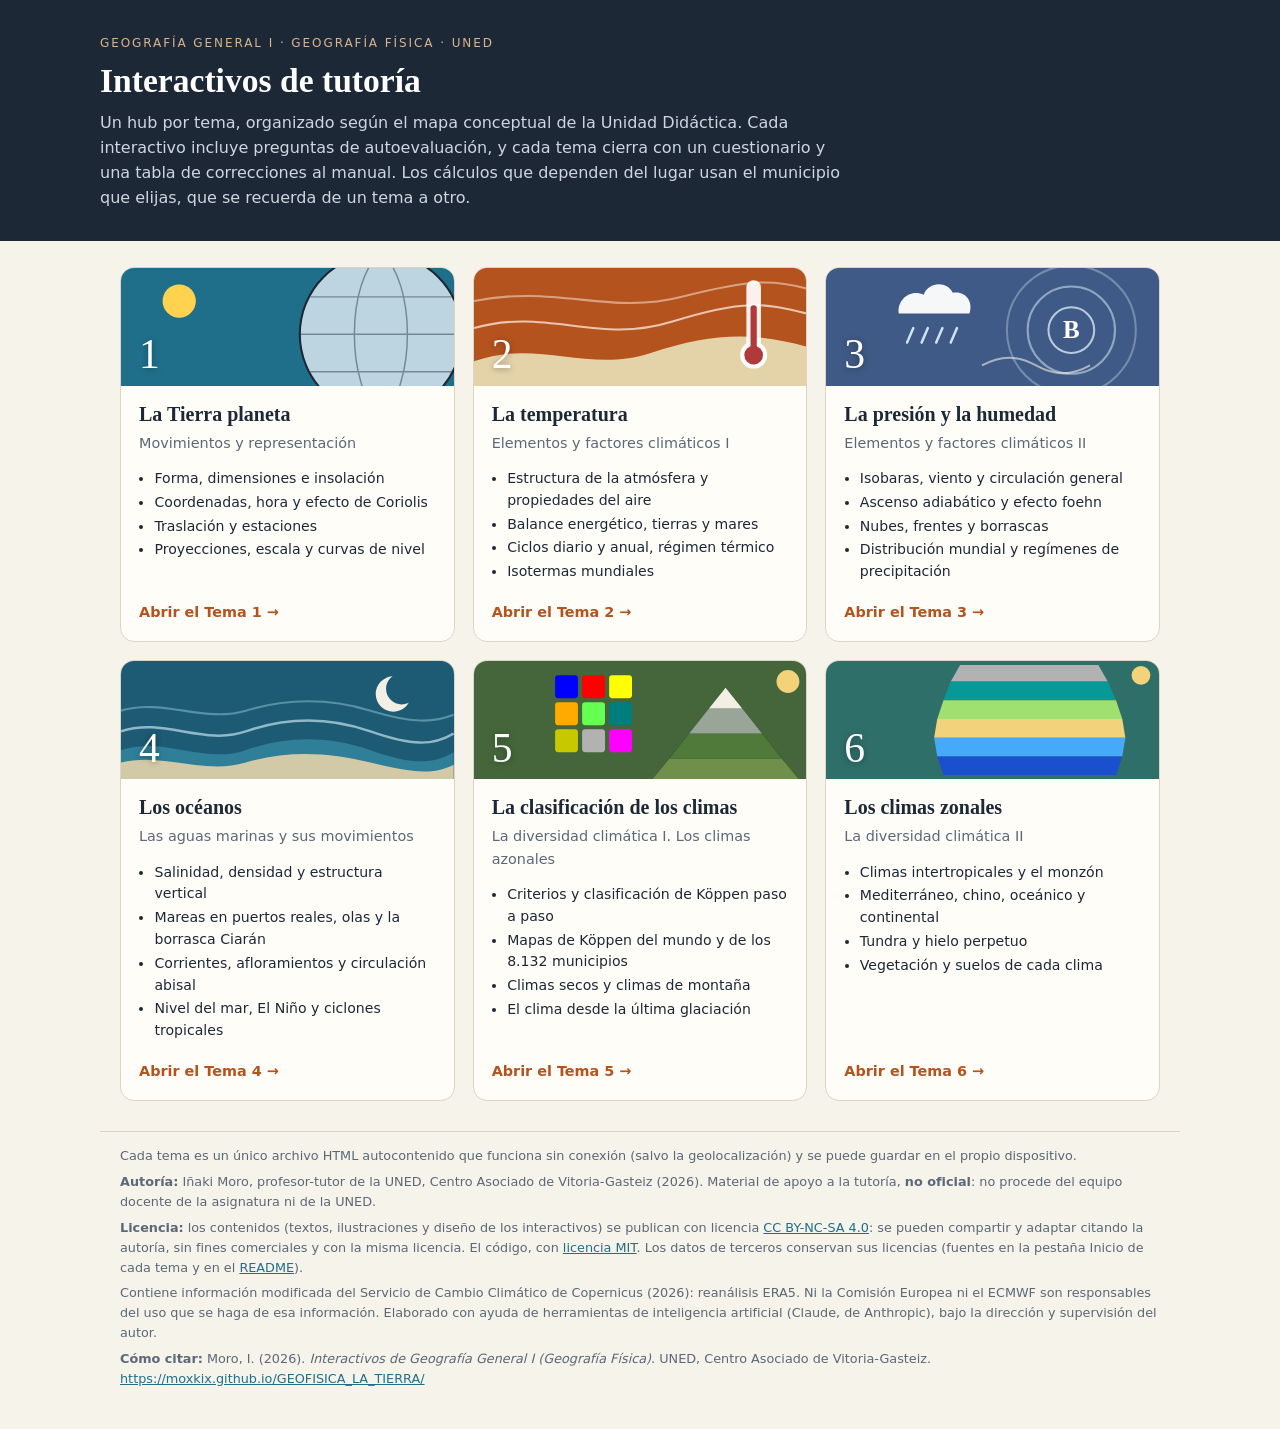
==== commit 9d265311: "Tema 6: identifica el clima, cuestionario, README y tarjeta en la portada Co-Authored-By: Claude Opu" ====
--- a/index.html
+++ b/index.html
@@ -237,6 +237,19 @@
 .vs{display:grid;grid-template-columns:minmax(0,1fr) minmax(0,1fr);gap:14px}@media (max-width:700px){.vs{grid-template-columns:minmax(0,1fr)}}
 table.t.mini td,table.t.mini th{padding:3px 4px;font-size:.8rem}
 table.t input.cell{width:100%;min-width:44px;padding:2px 4px;font-size:.82rem;text-align:right;font-family:var(--mono)}
+/* ---------- Tema 6: climas zonales ---------- */
+.kchip.zchip{font-family:var(--sans);font-weight:700;font-size:.82em}
+.ccard{display:grid;gap:6px;align-content:start}
+.ccard .cc-type{display:flex;gap:6px;align-items:center;flex-wrap:wrap}
+.ccard .cc-num{font-size:.84rem;color:var(--muted);font-variant-numeric:tabular-nums}
+.zleg{display:flex;flex-wrap:wrap;gap:5px 6px;font-size:.8rem}
+.zleg button{display:inline-flex;align-items:center;gap:5px;border:1px solid var(--line);background:#fff;border-radius:6px;padding:2px 7px;cursor:pointer;font-size:.8rem}
+.zleg button.on{border-color:var(--ink);background:var(--soft)}
+.zleg button i{display:inline-block;width:12px;height:12px;border-radius:3px;border:1px solid rgba(28,40,54,.3)}
+.zleg .zg{flex-basis:100%;font-size:.7rem;text-transform:uppercase;letter-spacing:.06em;color:var(--muted);margin-top:2px}
+.illu svg{width:100%;height:auto;display:block}
+.pairs{display:grid;grid-template-columns:repeat(auto-fit,minmax(min(100%,260px),1fr));gap:14px}
+.cmap .edge.thin{stroke-width:.8;opacity:.55}
 
 .portada-head{background:var(--ink);color:#f3efe4;padding:34px 20px 30px}
 .portada-head .in{max-width:1080px;margin:0 auto}
@@ -397,6 +410,31 @@
       <span class="go">Abrir el Tema 5 →</span>
     </div>
   </a>
+  <a class="tema" href="tema6/index.html">
+    <div class="band" style="background:#2f6f6a">
+      <svg viewBox="0 0 320 118" preserveAspectRatio="xMidYMid slice" aria-hidden="true">
+        <path d="M129 6 L262 6 L271 22 L120 22Z" fill="#b2b2b2"/>
+        <path d="M120 22 L271 22 L279 40 L113 40Z" fill="#00a0a0" opacity=".85"/>
+        <path d="M113 40 L279 40 L285 58 L107 58Z" fill="#9fe070"/>
+        <path d="M107 58 L285 58 L288 76 L104 76Z" fill="#f2d27a"/>
+        <path d="M104 76 L288 76 L285 94 L107 94Z" fill="#46aafa"/>
+        <path d="M107 94 L285 94 L279 112 L113 112Z" fill="#1a4fd0"/>
+        <circle cx="303" cy="16" r="9" fill="#f3d27a"/>
+      </svg>
+      <span class="num">6</span>
+    </div>
+    <div class="body">
+      <h2>Los climas zonales</h2>
+      <p class="sub">La diversidad climática II</p>
+      <ul>
+        <li>Climas intertropicales y el monzón</li>
+        <li>Mediterráneo, chino, oceánico y continental</li>
+        <li>Tundra y hielo perpetuo</li>
+        <li>Vegetación y suelos de cada clima</li>
+      </ul>
+      <span class="go">Abrir el Tema 6 →</span>
+    </div>
+  </a>
 </div>
 
 <footer class="portada-foot">
